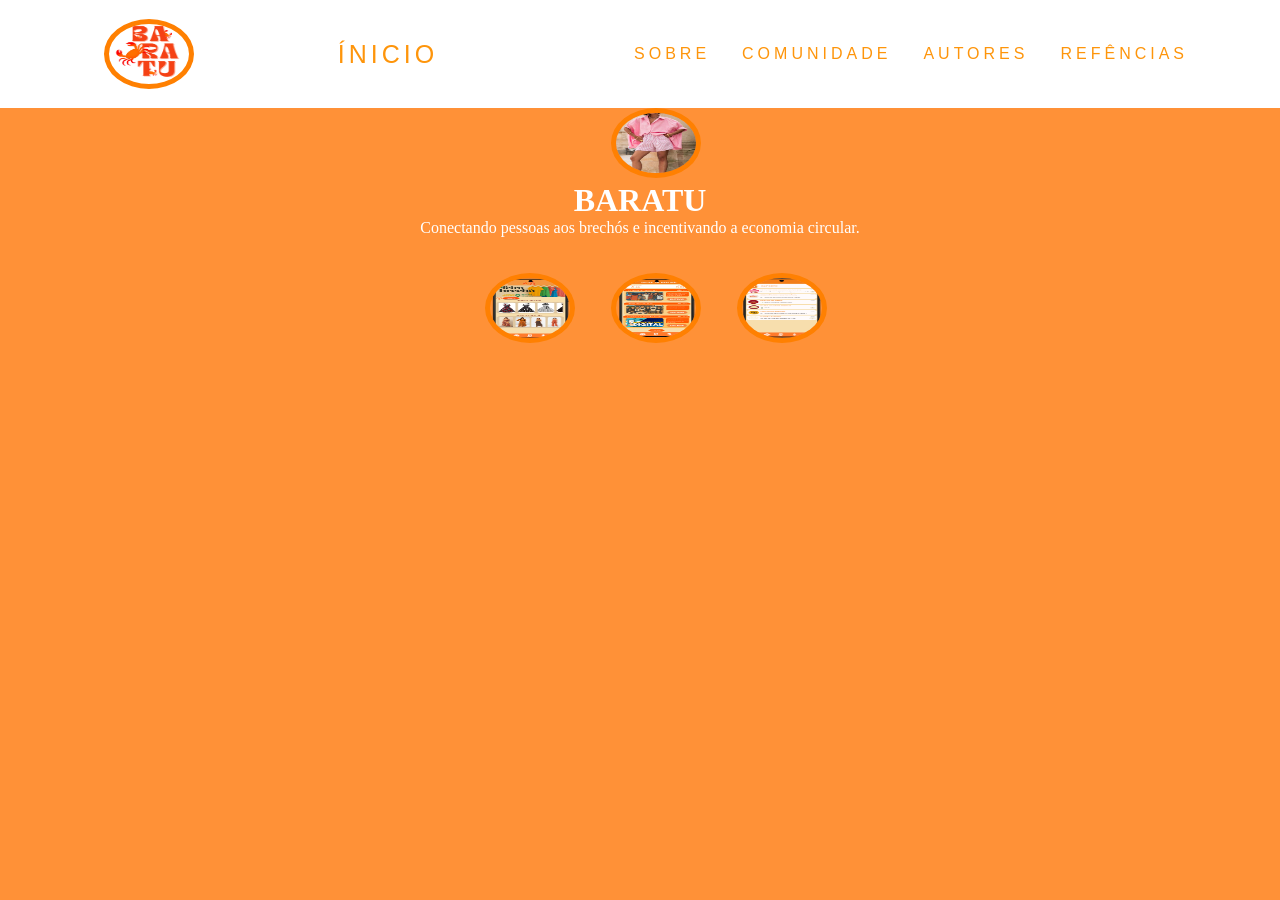
==== index.html @ eea88434 "Refactor index.html for improved layout and structure Updated image widths and fixed HTML structure." ====
<!DOCTYPE html>
<html lang="pt-br">

<head>
    <meta charset="UTF-8">
    <meta name="viewport" content="width=device-width, initial-scale=1.0">
    <title>Baratu</title>
    <link rel="stylesheet" href="site.css">
</head>

<body>
    <header>
        <nav>
            <img src="BARATU_sem_fundo.png"></img>
            <a class="logo" href="index.html">ÍNICIO</a>
            <ul class="edit">
                <li>
                    <a href="sobre.html">SOBRE</a>
                </li>
                <li>
                    <a href="sac.html">COMUNIDADE</a>
                </li>
                <li>
                    <a href="autores.html">AUTORES</a>
                </li>
                <li>
                    <a href="referencia.html">REFÊNCIAS</a>
                </li>

            </ul>
        </nav>
    </header>
</body>

<header class="foto">
    <div class="foto">
        <img src="rosa.png">
    </div>
</header>
    <center>
    <h1 style="color:white;">BARATU</h1>



<p style="color:white;">
Conectando pessoas aos brechós e incentivando a economia circular.
</p>

<br><br>

<img src="tela 1-Photoroom.png" width="350">

<img src="tela 2-Photoroom.png" width="350">

<img src="tela 3-Photoroom.png" width="350">
    </center>
</p>


</html>
---- site.css ----
* {
    margin: 0;
    padding: 0;
}

body {
    background-color: rgb(255, 145, 55);
}

ul {
    display: flex;
    justify-content: space-between;
    list-style-type: none;
    align-items: center;
    padding: 20px;

}

a {
    color: rgb(254, 149, 11);
    text-decoration: none;
    transition: 0.3s;
}

a:hover {
    opacity: 0.7;
}

.logo {
    font-size: 25px;
    text-transform: uppercase;
    letter-spacing: 4px;
}

nav {
    display: flex;
    justify-content: space-around;
    align-items: center;
    font-family: 'Franklin Gothic Medium', 'Arial Narrow', Arial, sans-serif;
    background-color: rgb(255, 255, 255);
    height: 12vh;
}

img {
    letter-spacing: 4px;
    margin-left: 32px;
    width: 80px;
    height: 60px;
    border-radius: 50%;
    border: 5px solid rgb(255, 128, 1);
}

.edit {
    list-style: none;
    display: flex;
}

.edit li {
    letter-spacing: 4px;
    margin-left: 32px;
}

.foto {
    text-align: center;
}
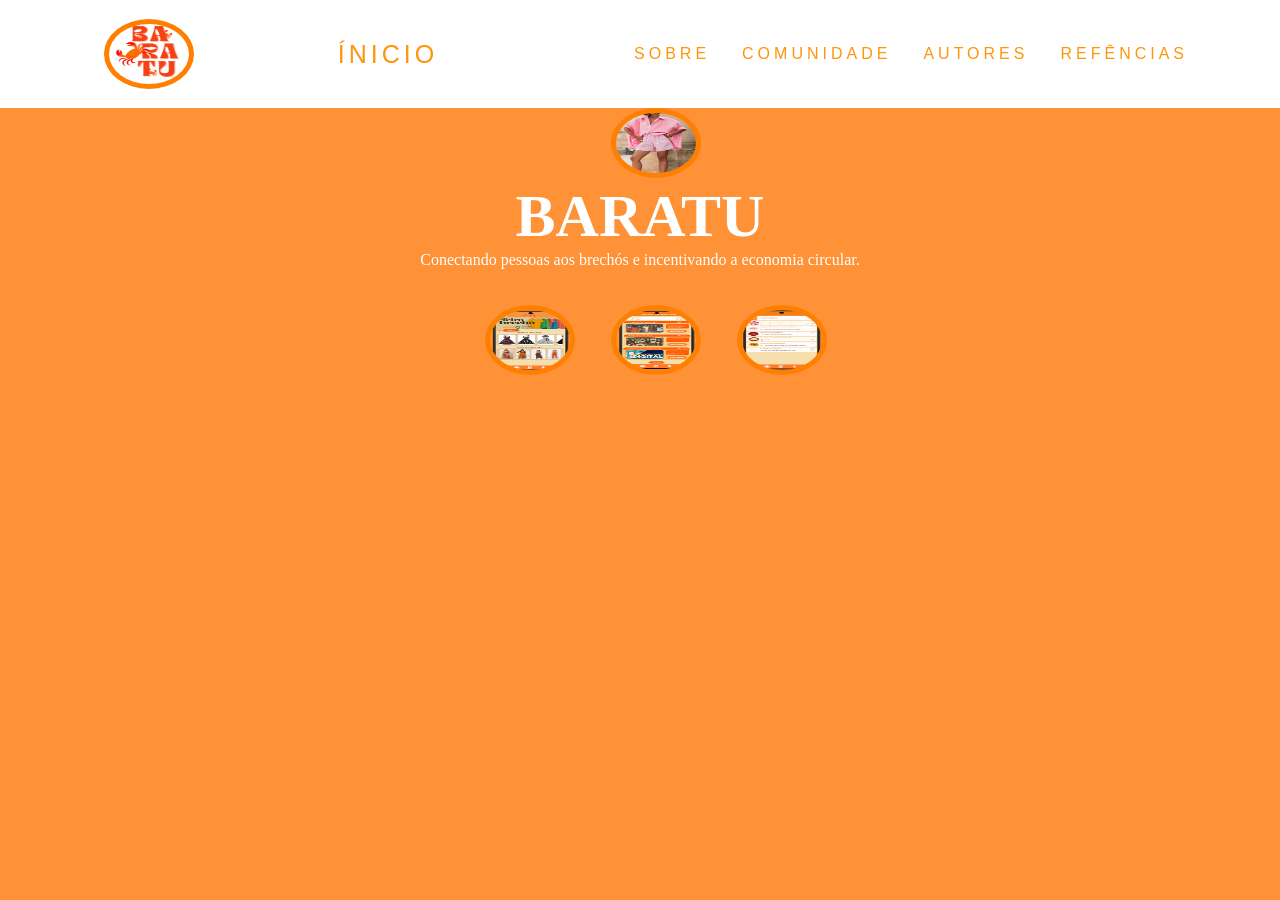
==== commit 9d0be614: "Refactor index.html for improved layout and style Updated HTML structure and styling for the index p" ====
--- a/index.html
+++ b/index.html
@@ -38,7 +38,7 @@
     </div>
 </header>
     <center>
-    <h1 style="color:white;">BARATU</h1>
+    <h1 style="color:white;font-size:60px;">BARATU</h1>
 
 
 
@@ -48,11 +48,11 @@
 
 <br><br>
 
-<img src="tela 1-Photoroom.png" width="350">
+<img src="tela 1-Photoroom.png" width="500">
 
-<img src="tela 2-Photoroom.png" width="350">
+<img src="tela 2-Photoroom.png" width="500">
 
-<img src="tela 3-Photoroom.png" width="350">
+<img src="tela 3-Photoroom.png" width="500">
     </center>
 </p>
 
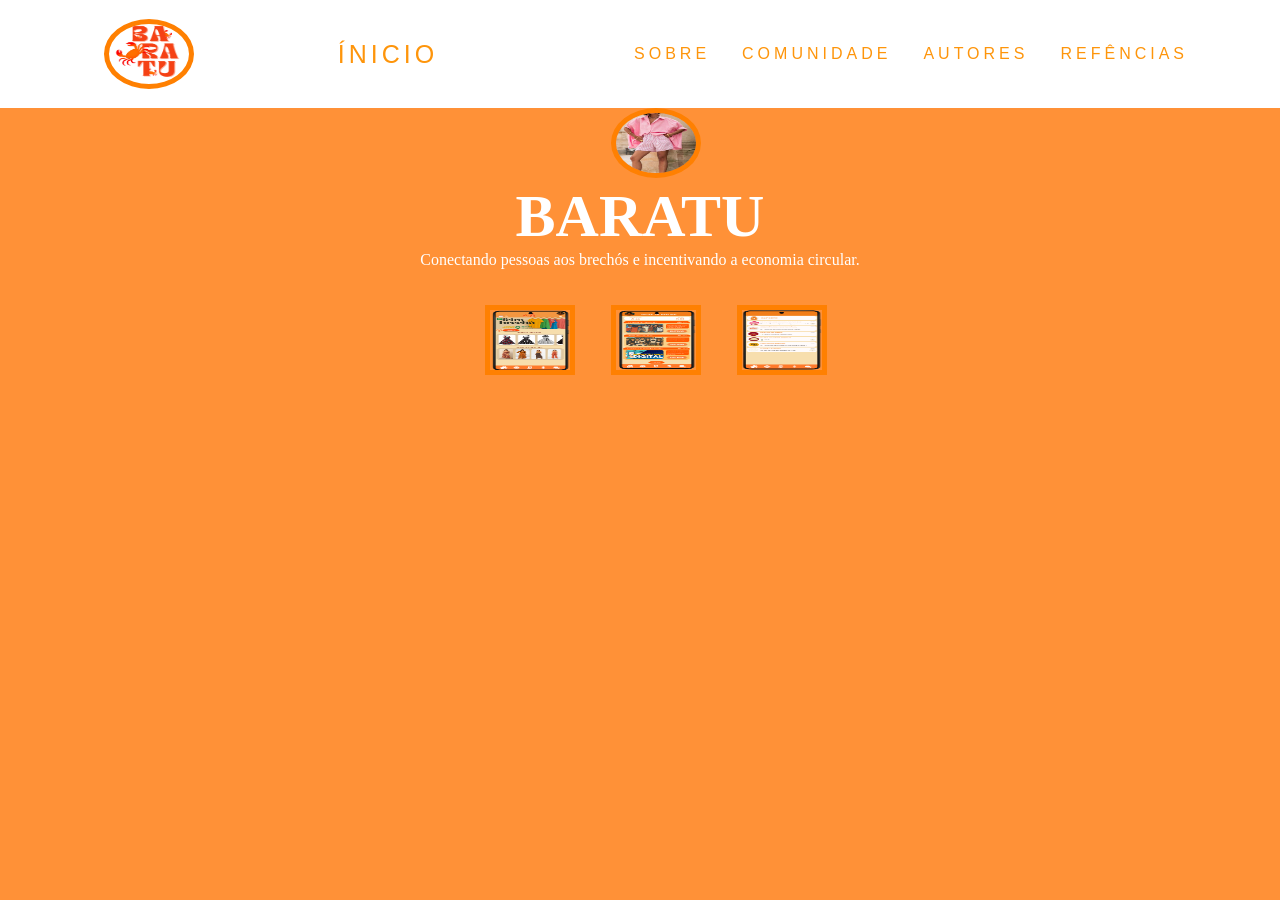
==== commit 6d8db7e9: "Fix HTML structure and style images Added border-radius style to images and fixed HTML structure." ====
--- a/index.html
+++ b/index.html
@@ -48,11 +48,11 @@
 
 <br><br>
 
-<img src="tela 1-Photoroom.png" width="500">
+<img src="tela 1-Photoroom.png" width="500"style="border-radius:0;">
 
-<img src="tela 2-Photoroom.png" width="500">
+<img src="tela 2-Photoroom.png" width="500"style="border-radius:0;">
 
-<img src="tela 3-Photoroom.png" width="500">
+<img src="tela 3-Photoroom.png" width="500"style="border-radius:0;">
     </center>
 </p>
 
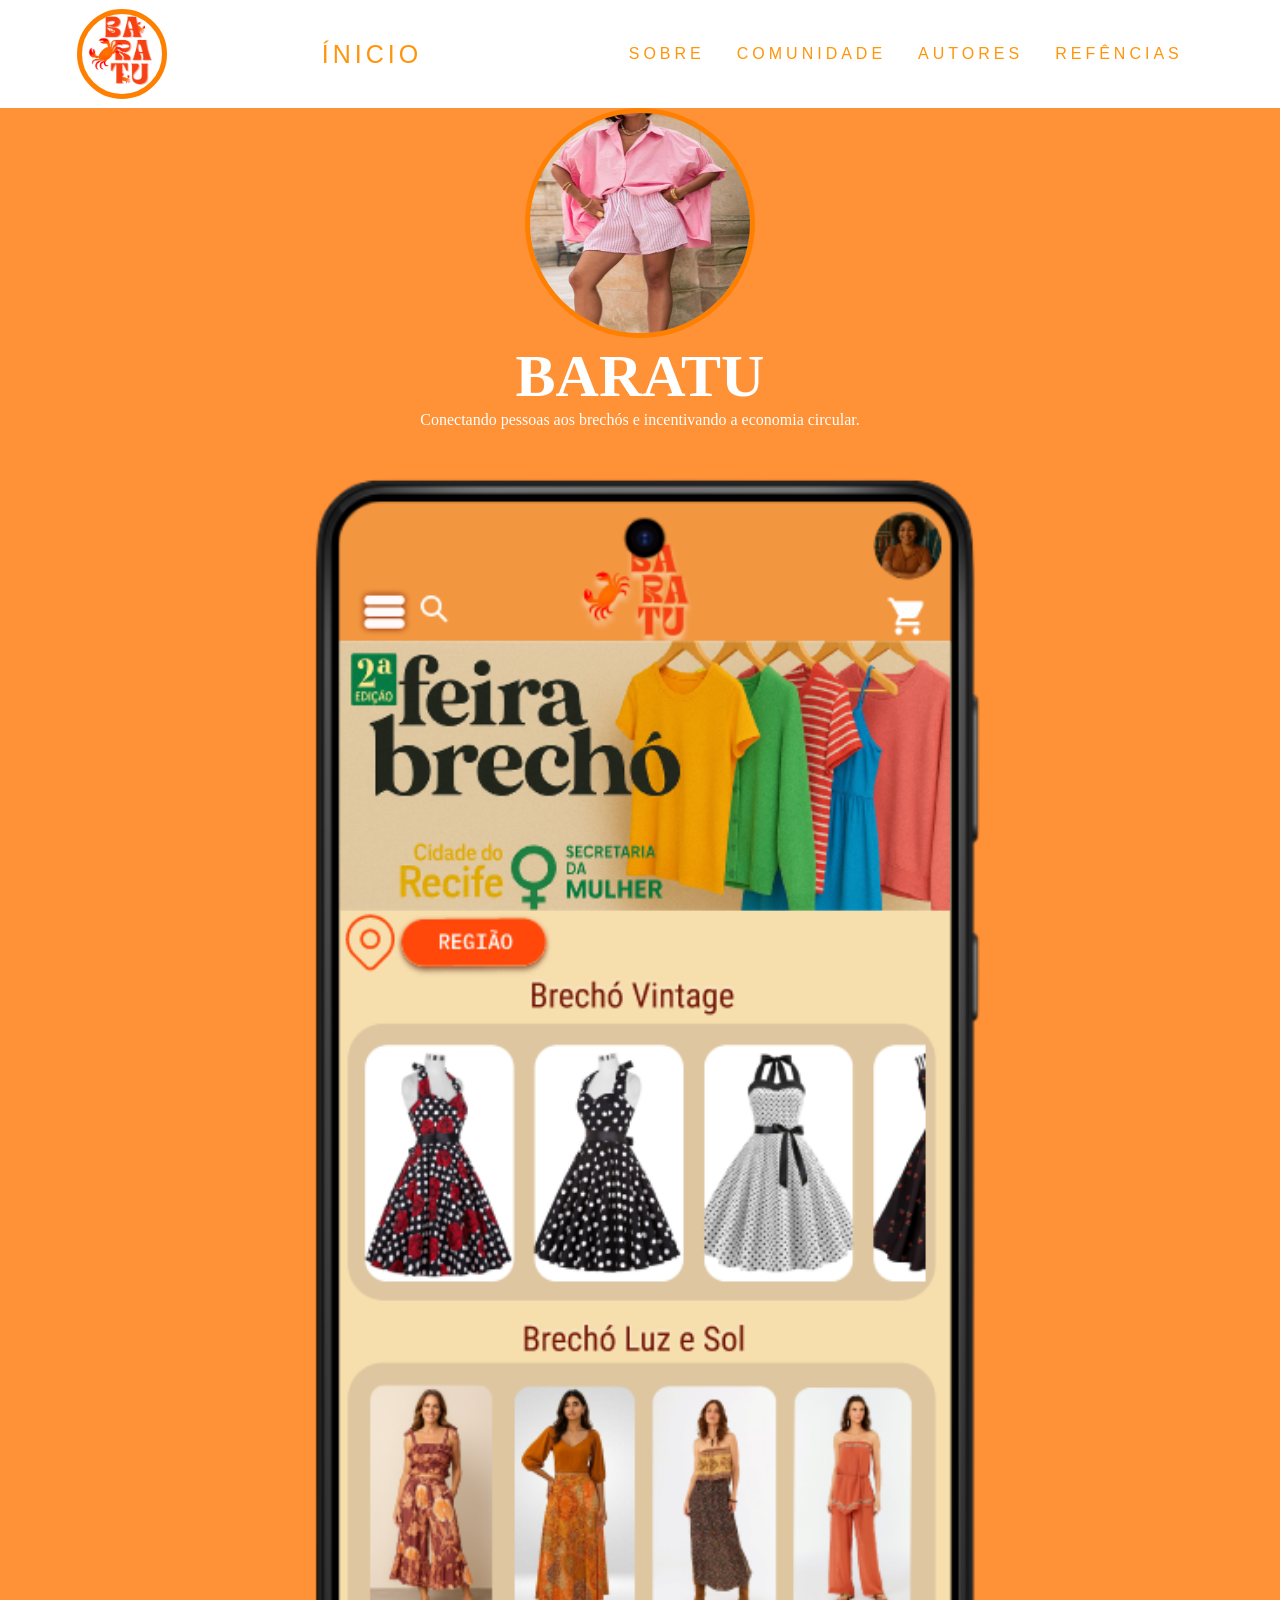
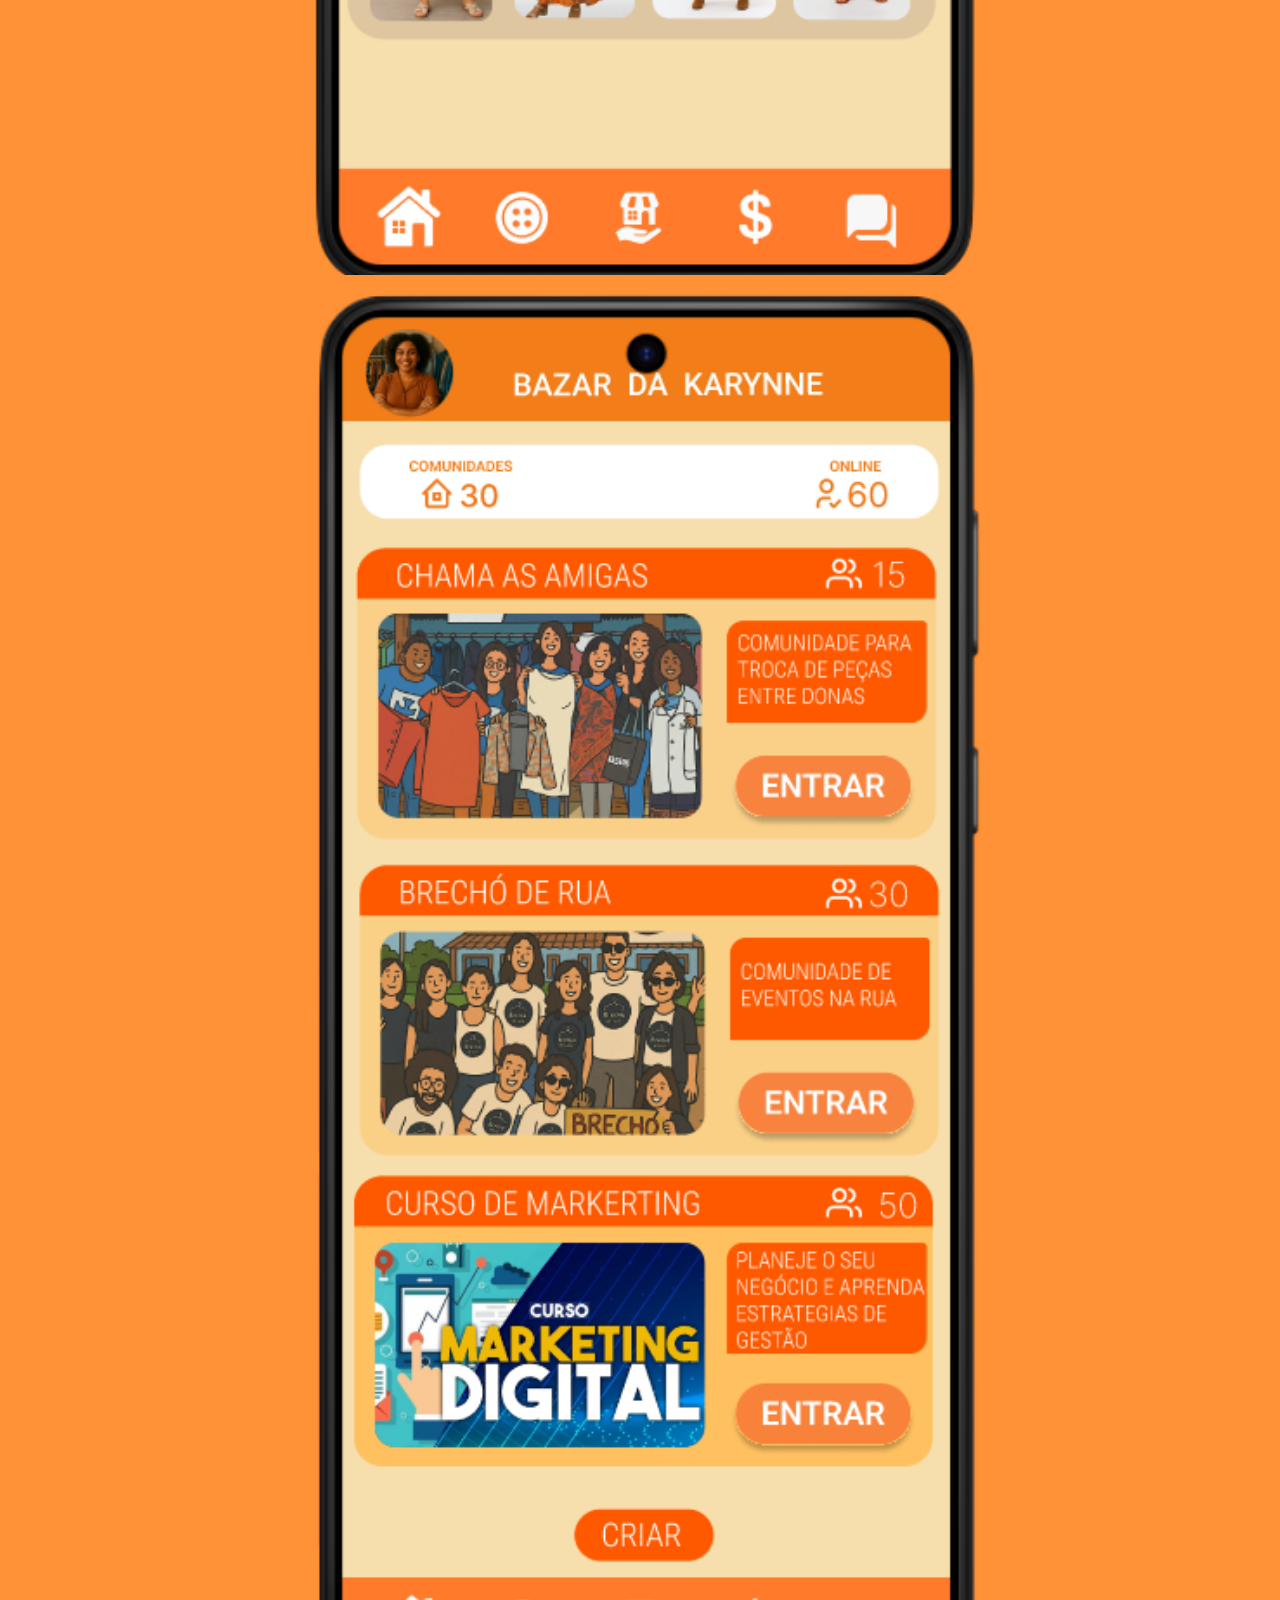
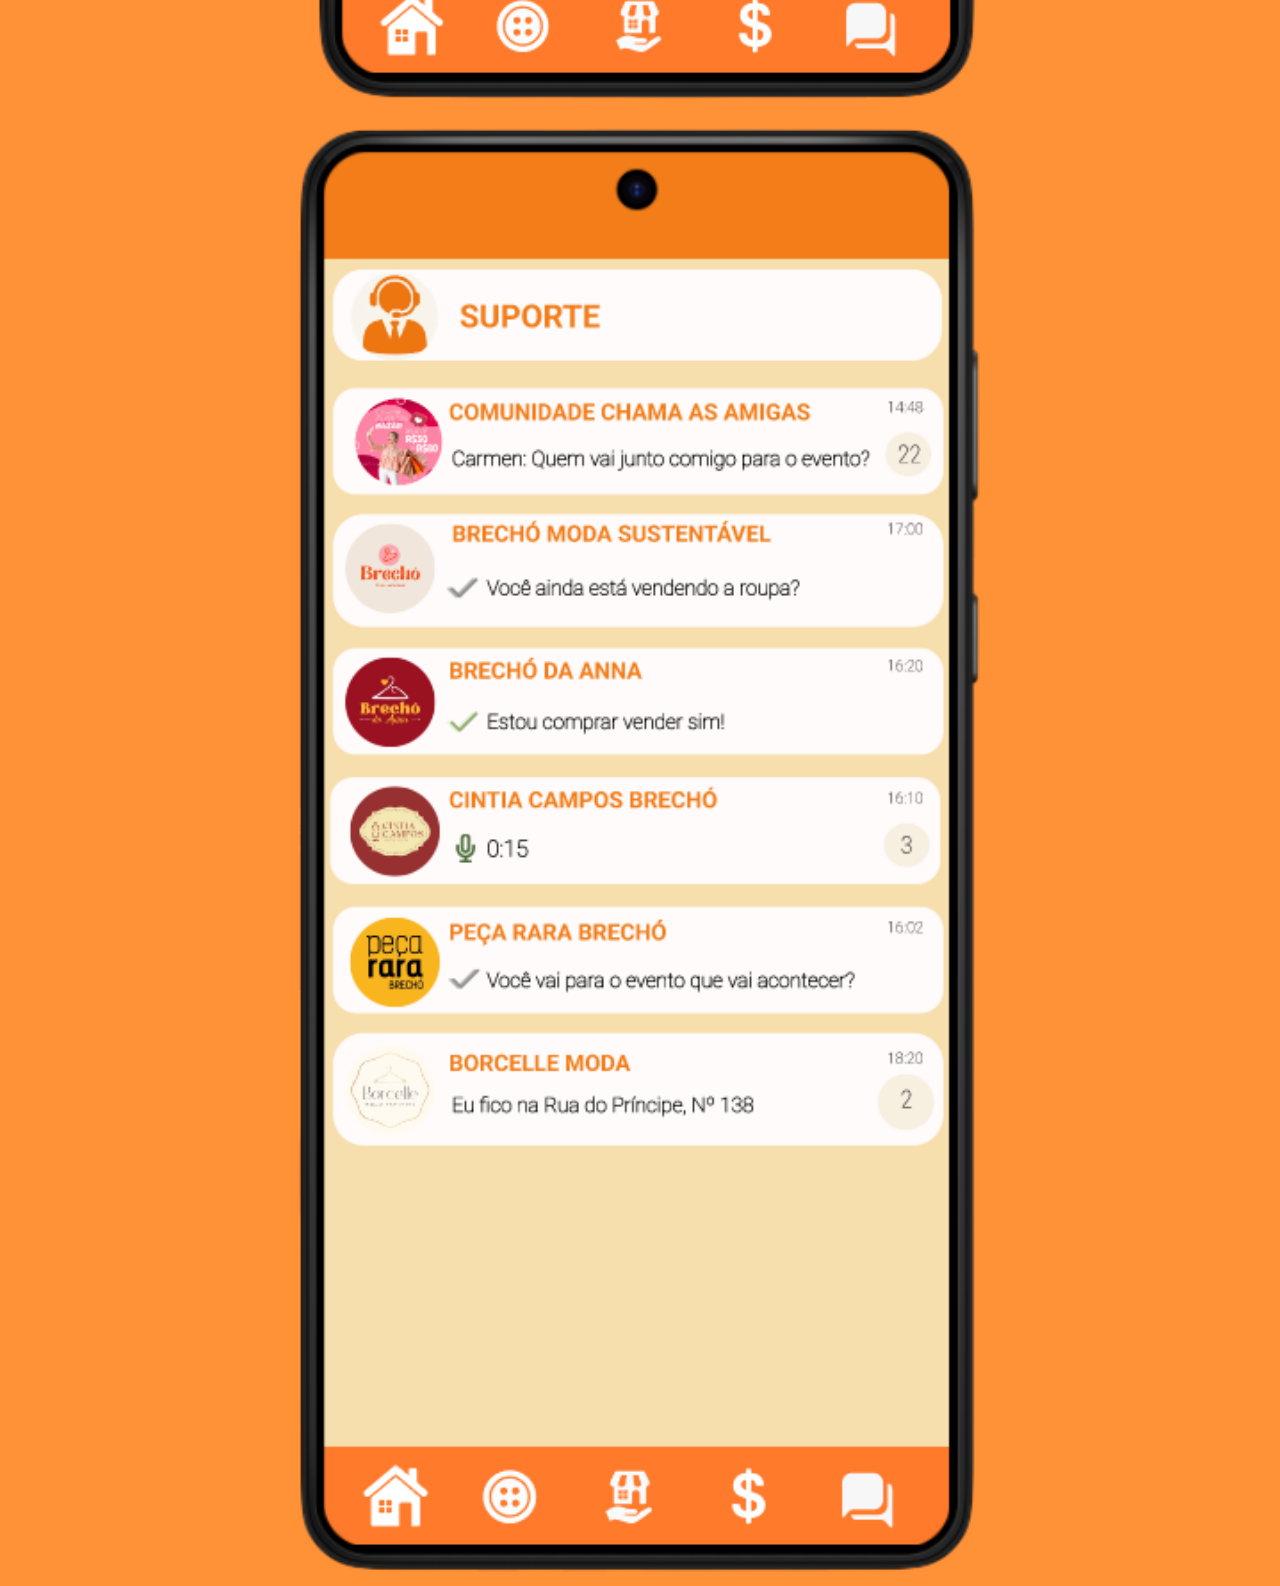
==== commit 0b7ebad8: "Refactor index.html for structure and styling Updated image widths and fixed HTML structure." ====
--- a/index.html
+++ b/index.html
@@ -48,11 +48,11 @@
 
 <br><br>
 
-<img src="tela 1-Photoroom.png" width="500"style="border-radius:0;">
+<img src="tela 1-Photoroom.png" width="700"style="border-radius:0;">
 
-<img src="tela 2-Photoroom.png" width="500"style="border-radius:0;">
+<img src="tela 2-Photoroom.png" width="700"style="border-radius:0;">
 
-<img src="tela 3-Photoroom.png" width="500"style="border-radius:0;">
+<img src="tela 3-Photoroom.png" width="700"style="border-radius:0;">
     </center>
 </p>
 
--- a/site.css
+++ b/site.css
@@ -41,11 +41,16 @@
     height: 12vh;
 }
 
-img {
-    letter-spacing: 4px;
-    margin-left: 32px;
+nav img {
     width: 80px;
-    height: 60px;
+    height: 80px;
+    border-radius: 50%;
+    border: 5px solid rgb(255, 128, 1);
+}
+
+.foto img {
+    width: 220px;
+    height: 220px;
     border-radius: 50%;
     border: 5px solid rgb(255, 128, 1);
 }
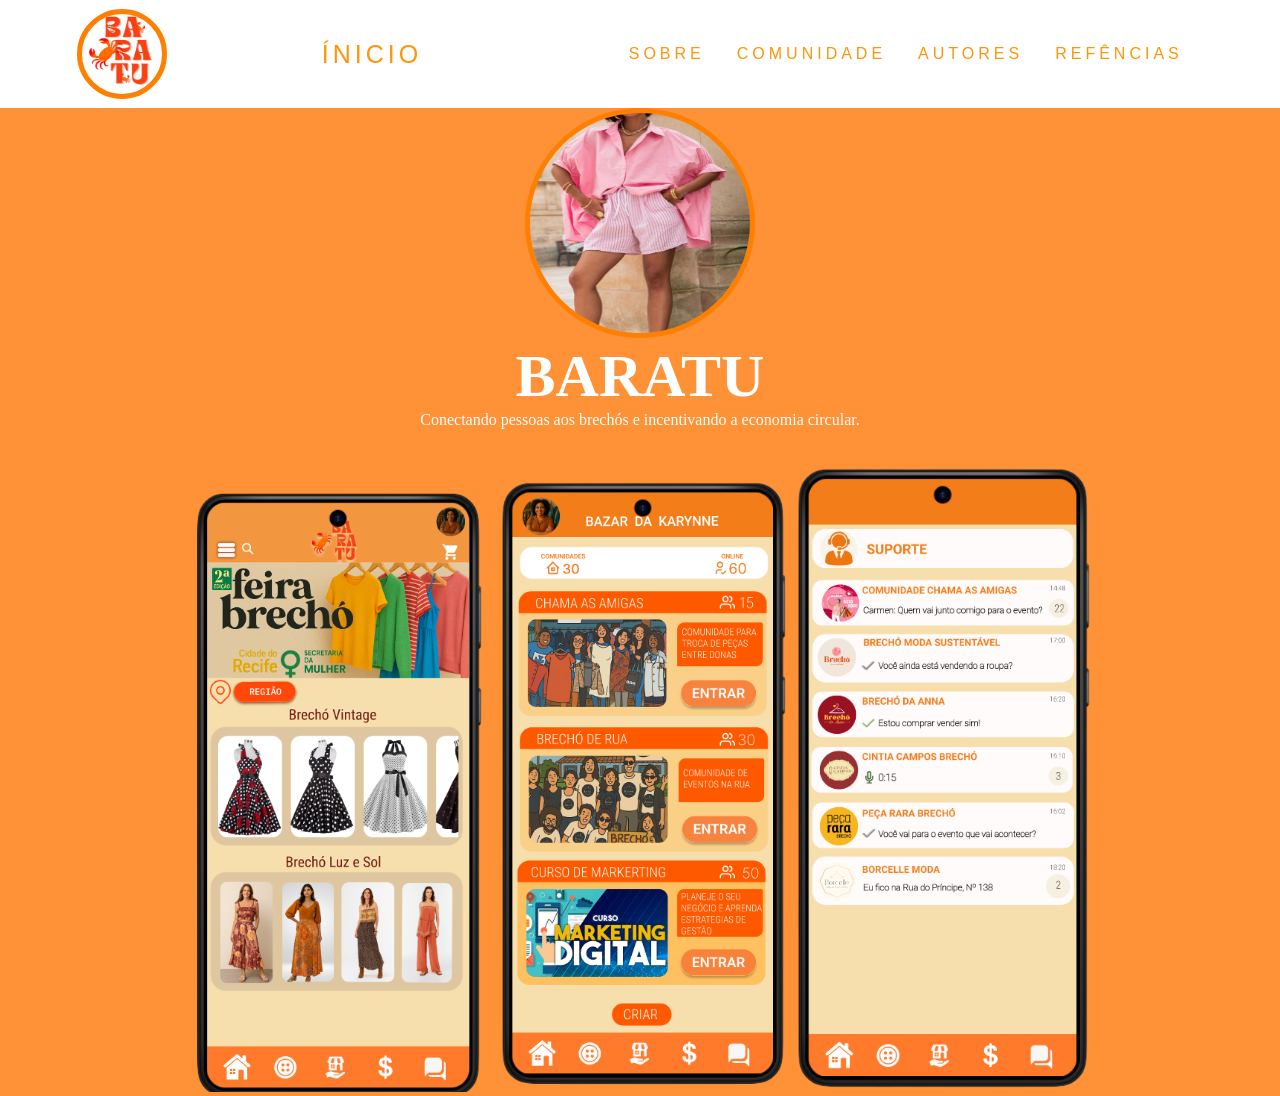
==== commit 70828a5d: "Refactor index.html for improved layout Updated image widths and fixed HTML structure." ====
--- a/index.html
+++ b/index.html
@@ -48,11 +48,11 @@
 
 <br><br>
 
-<img src="tela 1-Photoroom.png" width="700"style="border-radius:0;">
+<img src="tela 1-Photoroom.png" width="300"style="border-radius:0;">
 
-<img src="tela 2-Photoroom.png" width="700"style="border-radius:0;">
+<img src="tela 2-Photoroom.png" width="300"style="border-radius:0;">
 
-<img src="tela 3-Photoroom.png" width="700"style="border-radius:0;">
+<img src="tela 3-Photoroom.png" width="300"style="border-radius:0;">
     </center>
 </p>
 
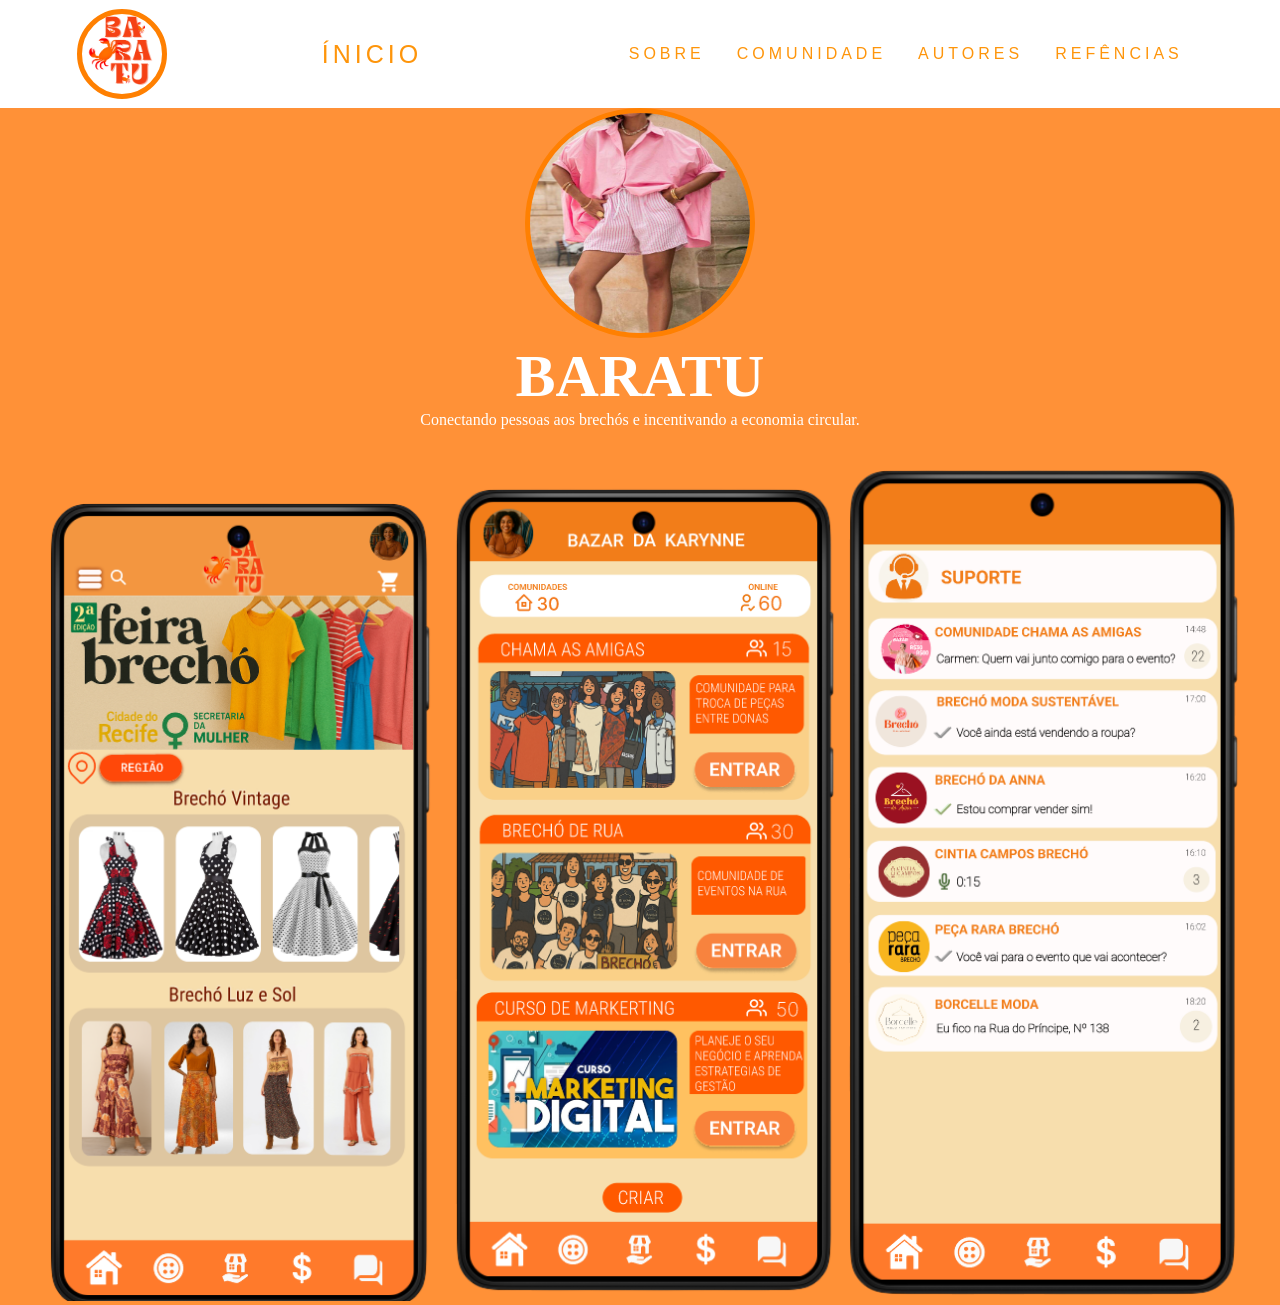
==== commit f22a7c71: "Refactor index.html for structure and styling Updated image widths and fixed HTML structure." ====
--- a/index.html
+++ b/index.html
@@ -48,11 +48,11 @@
 
 <br><br>
 
-<img src="tela 1-Photoroom.png" width="300"style="border-radius:0;">
+<img src="tela 1-Photoroom.png" width="400"style="border-radius:0;">
 
-<img src="tela 2-Photoroom.png" width="300"style="border-radius:0;">
+<img src="tela 2-Photoroom.png" width="400"style="border-radius:0;">
 
-<img src="tela 3-Photoroom.png" width="300"style="border-radius:0;">
+<img src="tela 3-Photoroom.png" width="400"style="border-radius:0;">
     </center>
 </p>
 
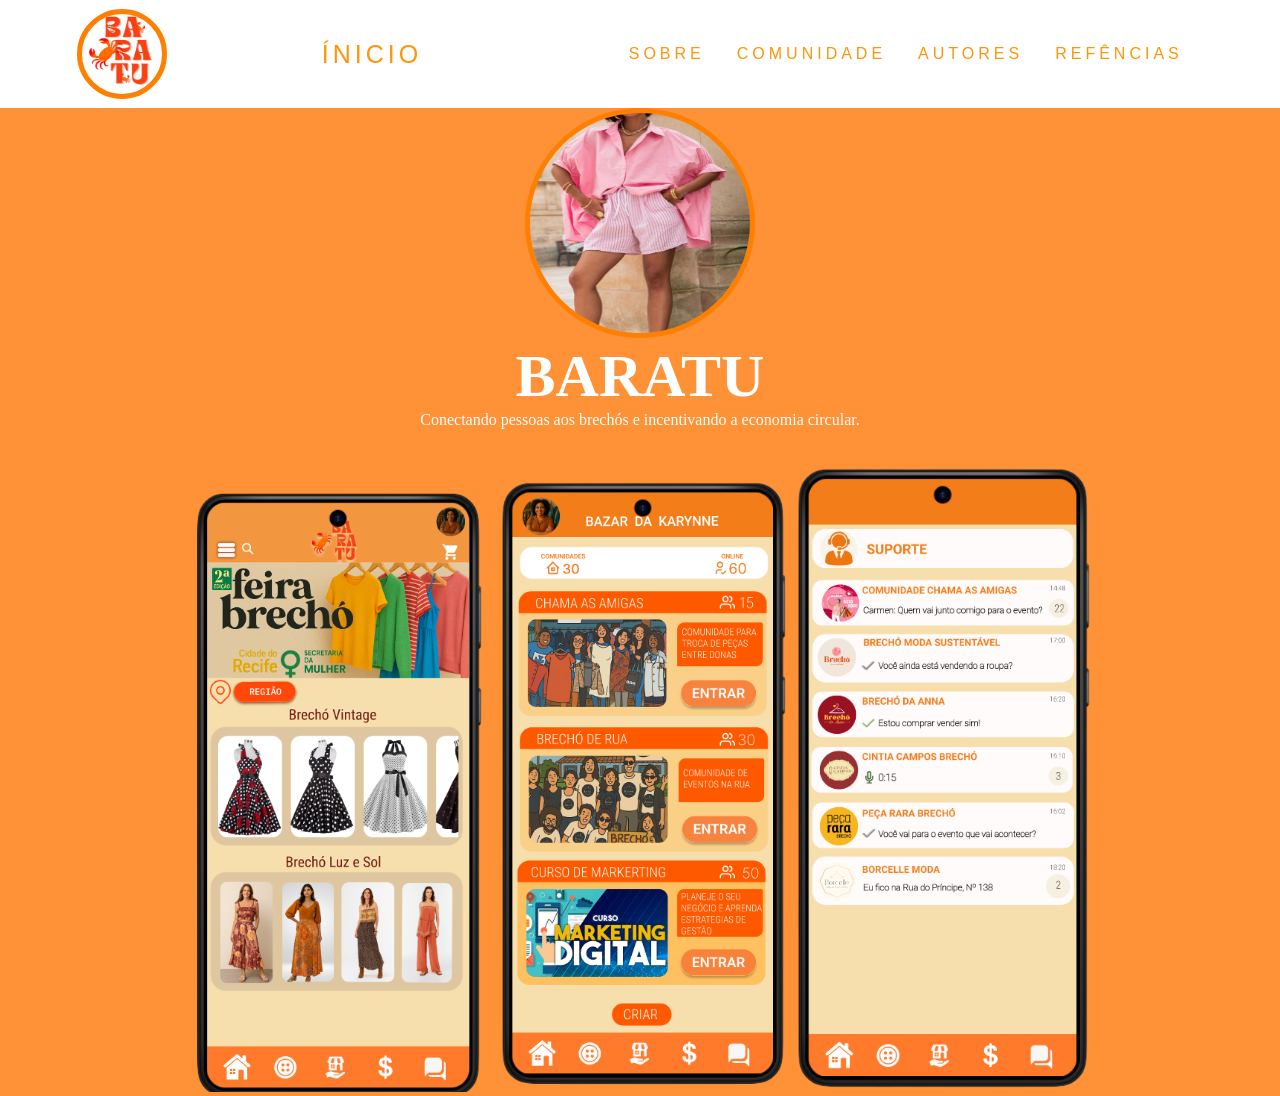
==== commit a78a6309: "Refactor index.html and adjust image sizes Updated the HTML structure and fixed image widths." ====
--- a/index.html
+++ b/index.html
@@ -48,11 +48,11 @@
 
 <br><br>
 
-<img src="tela 1-Photoroom.png" width="400"style="border-radius:0;">
+<img src="tela 1-Photoroom.png" width="300"style="border-radius:0;">
 
-<img src="tela 2-Photoroom.png" width="400"style="border-radius:0;">
+<img src="tela 2-Photoroom.png" width="300"style="border-radius:0;">
 
-<img src="tela 3-Photoroom.png" width="400"style="border-radius:0;">
+<img src="tela 3-Photoroom.png" width="300"style="border-radius:0;">
     </center>
 </p>
 
